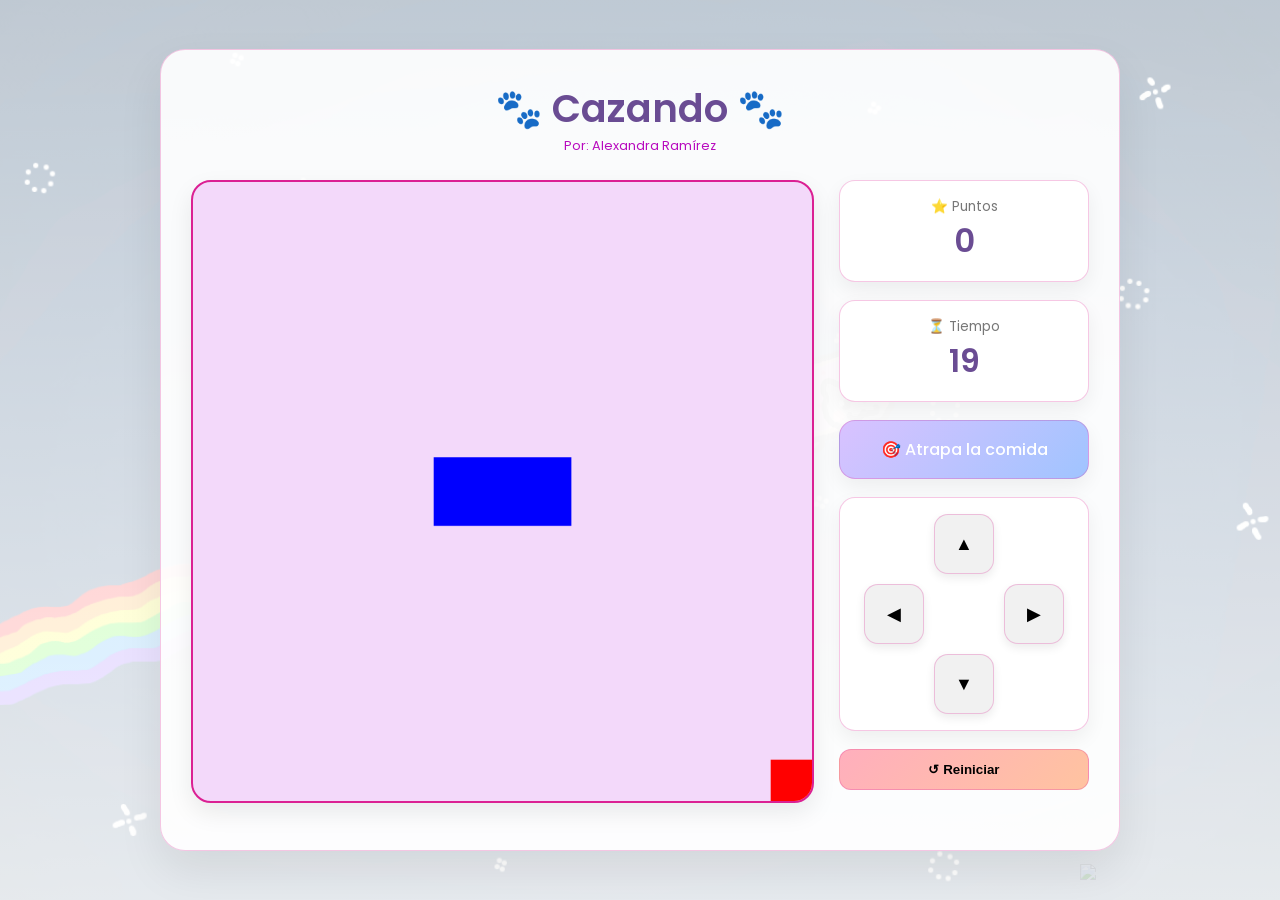
==== index.html @ 3acb7691 "style: "Cambios en la parte visual con ayuda de ChatGpt"" ====
<!DOCTYPE html>
<html lang="es">
<head>
  <meta charset="UTF-8">
  <meta name="viewport" content="width=device-width, initial-scale=1.0">
  <title>Cazando 🐾</title>
  <link rel="stylesheet" href="cazando.css">
</head>

<body onload="iniciarJuego();">
<img src="gato.png" class="gato-bg">
  <div class="game-wrapper">

    <header class="game-header">
      <h1>🐾 Cazando 🐾</h1>
      <p class="author">Por: Alexandra Ramírez</p>
    </header>

    <div class="main-layout">

      <section class="game-section">
        <canvas id="areaJuego" width="450" height="450"></canvas>
        <p id="mensaje"></p>
      </section>

      <aside class="sidebar">

        <div class="card stats">
          <p>⭐ Puntos</p>
          <span id="puntaje">0</span>
        </div>

        <div class="card stats">
          <p>⏳ Tiempo</p>
          <span id="tiempo">20</span>
        </div>

        <div class="card objetivo">
          🎯 Atrapa la comida
        </div>

        <div class="card controles">
          <button class="arriba" onclick="moverArriba()">▲</button>
          <button class="izquierda" onclick="moverIzquierda()">◀</button>
          <button class="derecha" onclick="moverDerecha()">▶</button>
          <button class="abajo" onclick="moverAbajo()">▼</button>
        </div>

        <button class="btn-restart" onclick="reiniciarJuego()">↺ Reiniciar</button>

      </aside>

    </div>

  </div>

  <script src="utils.js"></script>
  <script src="cazando.js"></script>

</body>
</html>
---- cazando.css ----
@import url('https://fonts.googleapis.com/css2?family=Poppins:wght@300;400;500;600&display=swap');

/* RESET */
* {
  margin: 0;
  padding: 0;
  box-sizing: border-box;
}

/* 🌈 FONDO ELEGANTE (NO RECARGADO) */
body {
  font-family: 'Poppins', sans-serif;
  min-height: 100vh;

  background:
    linear-gradient(rgba(255,255,255,0.75), rgba(255,255,255,0.9)),
    url("arcoiris.gif");

  background-size: cover;
  background-position: center;
  background-repeat: no-repeat;

  display: flex;
  justify-content: center;
  align-items: center;
}

/* 🧩 CONTENEDOR PRINCIPAL */
.game-wrapper {
  width: 960px;
  padding: 30px;
  border-radius: 25px;

  background: rgba(255,255,255,0.9);

  box-shadow: 0 20px 45px rgba(0,0,0,0.08);
}

/* HEADER */
.game-header {
  text-align: center;
  margin-bottom: 25px;
}

.game-header h1 {
  font-size: 2.4rem;
  font-weight: 600;
  color: #6a4c93;
}

.author {
  font-size: 0.8rem;
  color: #b80abe;
}

/* GRID */
.main-layout {
  display: grid;
  grid-template-columns: 1fr 250px;
  gap: 25px;
}

/* CANVAS */
canvas {
  width: 100%;
  border-radius: 20px;
  border: 2px solid #db2093;
  background: #f3d9fa;

  box-shadow: 0 10px 25px rgba(0,0,0,0.08);
}

/* MENSAJE */
#mensaje {
  margin-top: 10px;
  color: #6a4c93;
  font-weight: 500;
}

/* SIDEBAR */
.sidebar {
  display: flex;
  flex-direction: column;
  gap: 18px;
}

/* TARJETAS */
.card {
  background: #ffffff;
  padding: 16px;
  border-radius: 16px;
  text-align: center;

  box-shadow: 0 8px 20px rgba(0,0,0,0.06);

  transition: 0.25s ease;
}

.card:hover {
  transform: translateY(-4px);
}

/* TEXTO */
.card p {
  font-size: 0.85rem;
  color: #777;
}

/* NÚMEROS */
.stats span {
  font-size: 2rem;
  font-weight: 600;
  color: #6a4c93;
}

/* OBJETIVO */
.objetivo {
  background: linear-gradient(135deg, #d9c2ff, #a0c4ff);
  color: white;
  font-weight: 500;
}

/* 🎮 CONTROLES */
.controles {
  display: grid;
  grid-template-columns: repeat(3, 60px);
  justify-content: center;
  gap: 10px;
}

/* BOTONES */
.controles button {
  width: 60px;
  height: 60px;
  border-radius: 14px;
  border: none;

  background: #f1f1f1;
  font-size: 18px;
  cursor: pointer;

  box-shadow: 0 4px 10px rgba(0,0,0,0.08);

  transition: all 0.25s ease;
}

/* ✨ MICROINTERACCIONES */
.controles button:hover {
  transform: translateY(-4px) scale(1.05);
  background: #cdb4ff;
  color: white;
}

.controles button:active {
  transform: scale(0.95);
}

/* POSICIONES */
.arriba { grid-column: 2; }
.izquierda { grid-column: 1; }
.derecha { grid-column: 3; }
.abajo { grid-column: 2; }

/* BOTÓN RESTART */
.btn-restart {
  padding: 12px;
  border-radius: 12px;
  border: none;

  background: linear-gradient(135deg, #ffafbd, #ffc3a0);
  font-weight: 600;

  cursor: pointer;
  transition: 0.25s;
}

.btn-restart:hover {
  transform: translateY(-2px) scale(1.03);
  box-shadow: 0 8px 18px rgba(0,0,0,0.12);
}

.btn-restart:active {
  transform: scale(0.95);
}
.gato-bg {
  position: fixed;
  bottom: 20px;
  right: 20px;
  width: 180px;

  opacity: 0.15; /* transparencia elegante */

  pointer-events: none;

  transition: transform 0.5s ease;
}

/* efecto sutil */
.gato-bg:hover {
  transform: scale(1.05);
}
/* 🎀 COLOR BASE Fucsia */
:root {
  --fucsia: #db2093;
  --fucsia-suave: rgba(219, 32, 147, 0.25);
}
.game-wrapper {
  border: 1.5px solid var(--fucsia-suave);
}
.card {
  border: 1px solid var(--fucsia-suave);
}
.controles button {
  border: 1px solid var(--fucsia-suave);
}
.btn-restart {
  border: 1px solid var(--fucsia-suave);
}
.card:hover {
  transform: translateY(-4px);
  box-shadow: 
    0 8px 20px rgba(0,0,0,0.06),
    0 0 0 2px rgba(219, 32, 147, 0.1);
}
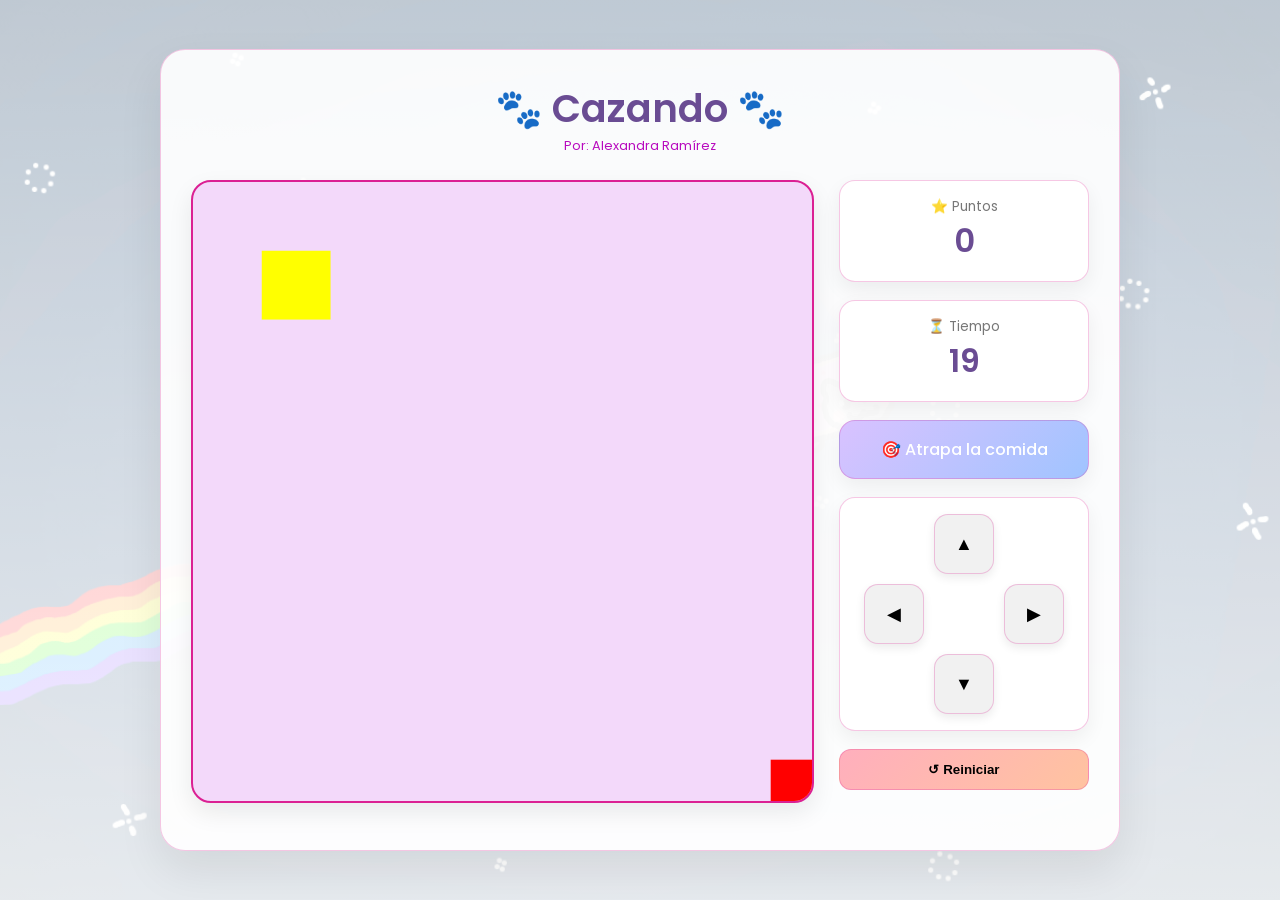
==== commit 1f534df1: "cambio de posicion de referencuado de js" ====
--- a/index.html
+++ b/index.html
@@ -8,7 +8,6 @@
 </head>
 
 <body onload="iniciarJuego();">
-<img src="gato.png" class="gato-bg">
   <div class="game-wrapper">
 
     <header class="game-header">
@@ -53,9 +52,9 @@
     </div>
 
   </div>
+  <script src="cazando.js"></script>
+  <script src="utils.js"></script>
 
-  <script src="utils.js"></script>
-  <script src="cazando.js"></script>
 
 </body>
 </html>
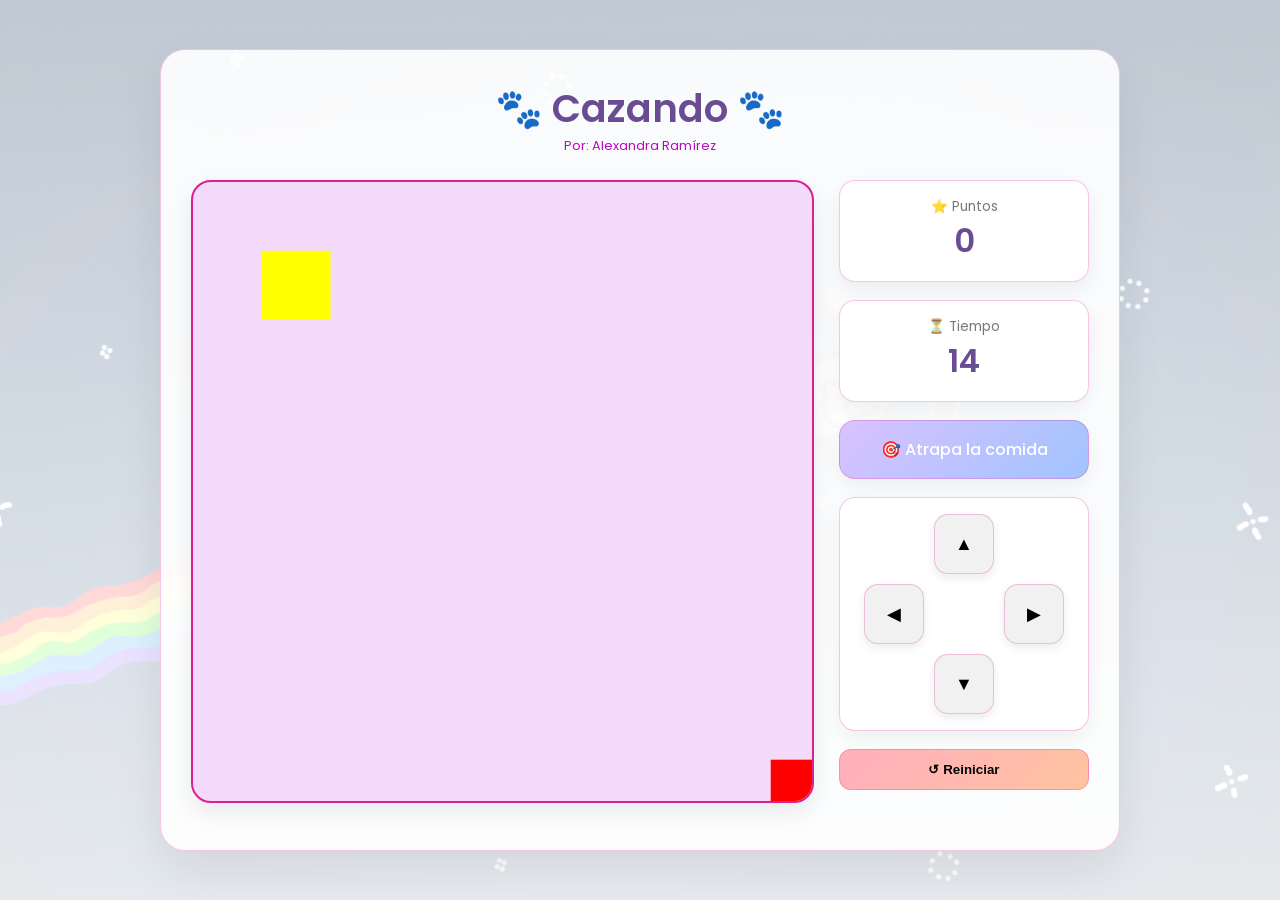
==== commit f2384629: "feat: reiniciar tiempo a 15 al atrapar la comida" ====
--- a/index.html
+++ b/index.html
@@ -31,7 +31,7 @@
 
         <div class="card stats">
           <p>⏳ Tiempo</p>
-          <span id="tiempo">20</span>
+          <span id="tiempo">15</span>
         </div>
 
         <div class="card objetivo">
